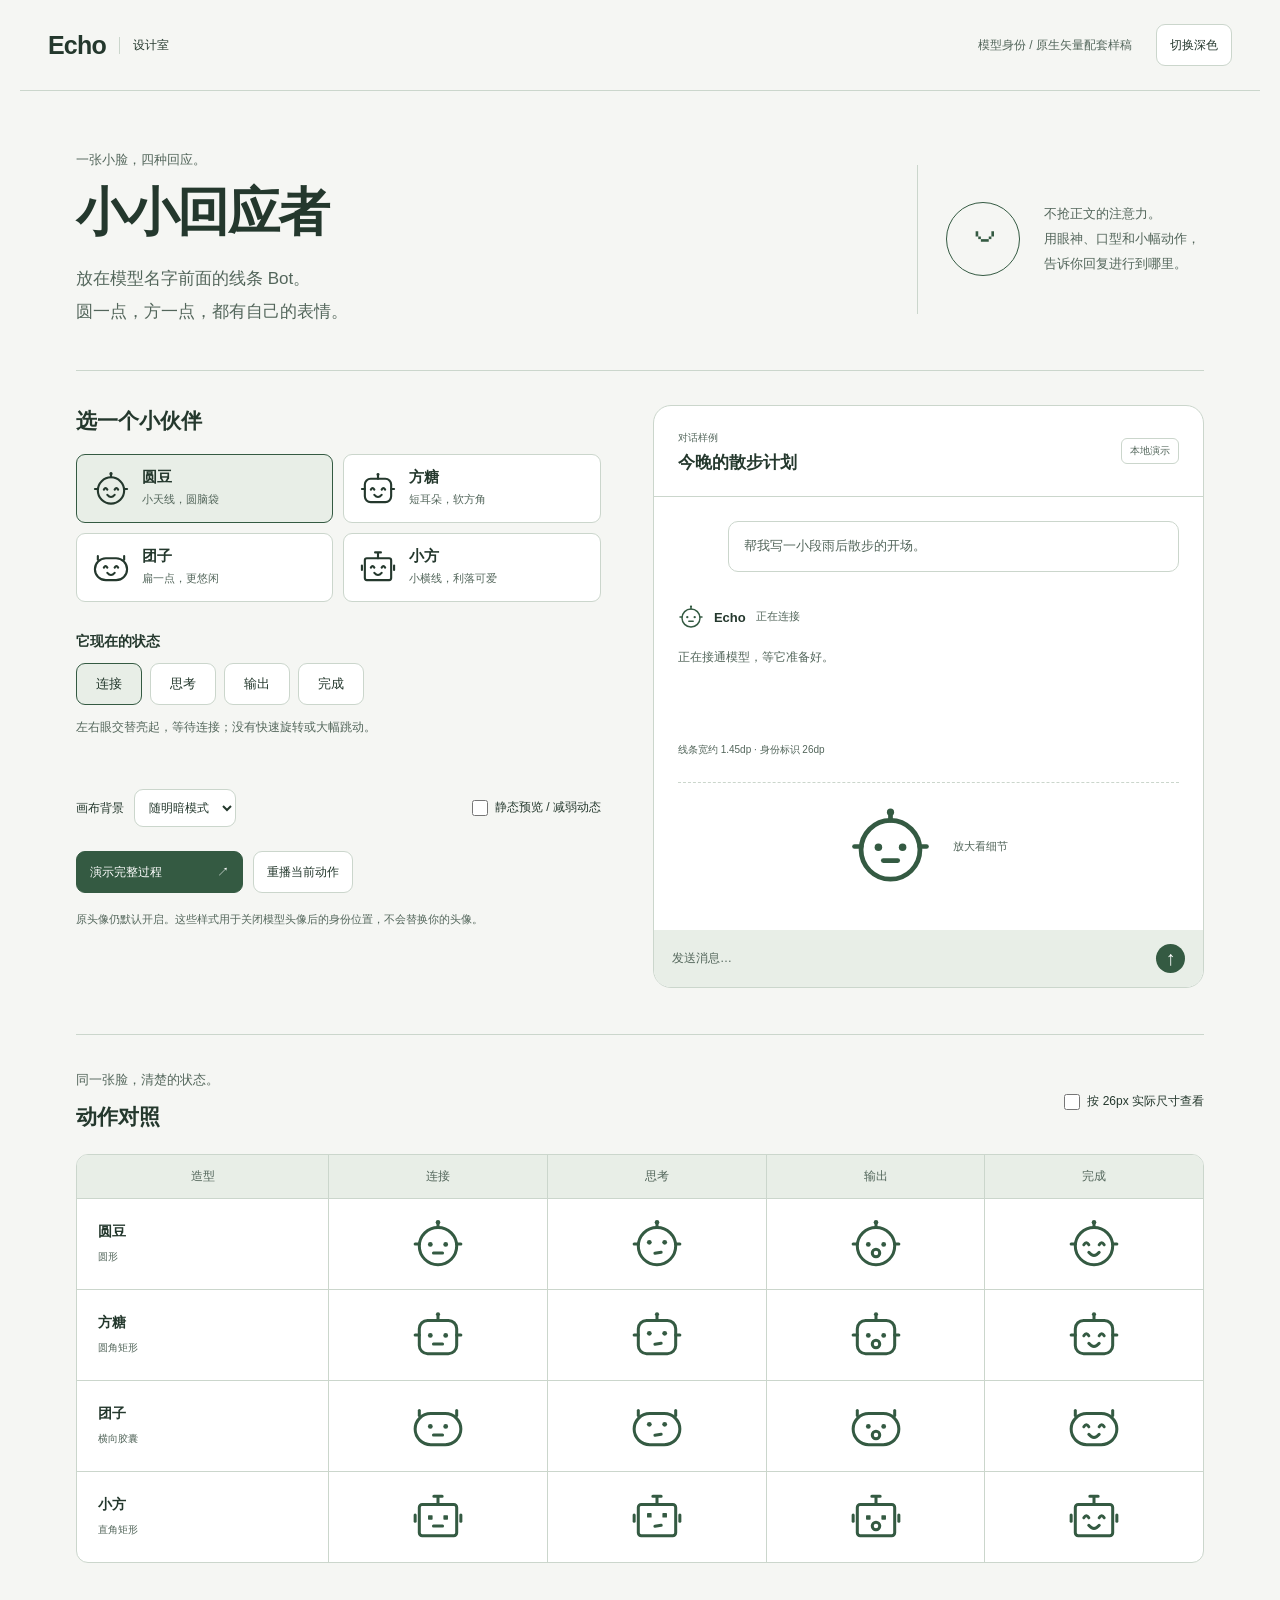
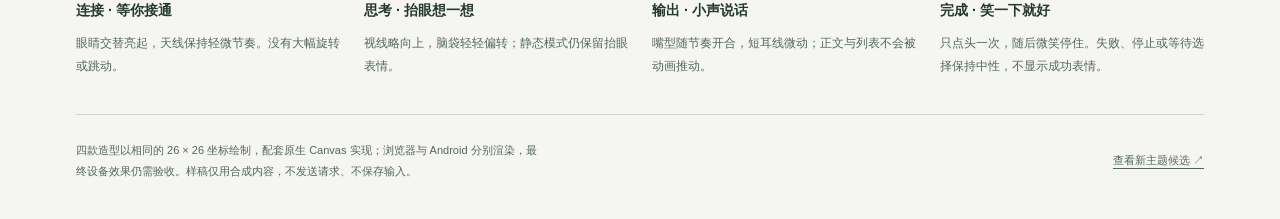
==== design/bot-companions/index.html @ af9d4b63 "feat: 新增状态Bot并重做主题候选" ====
<!doctype html>
<html lang="zh-CN">
<head>
  <meta charset="utf-8">
  <meta name="viewport" content="width=device-width,initial-scale=1">
  <meta name="color-scheme" content="light dark">
  <title>Echo · 小小回应者</title>
  <link rel="icon" href="data:,">
  <link rel="stylesheet" href="bots.css">
</head>
<body data-mode="light" data-background="theme" data-motion="system">
  <header class="site-header"><a href="../theme-candidates-v3/index.html" class="brand">Echo<span>设计室</span></a><span class="header-note">模型身份 / 原生矢量配套样稿</span><button id="mode" aria-pressed="false">切换深色</button></header>
  <main>
    <section class="intro"><div><p class="eyebrow">一张小脸，四种回应。</p><h1>小小回应者</h1><p class="intro-text">放在模型名字前面的线条 Bot。<br>圆一点，方一点，都有自己的表情。</p></div><div class="intro-note"><span class="outline-face" aria-hidden="true">◡</span><p>不抢正文的注意力。<br>用眼神、口型和小幅动作，<br>告诉你回复进行到哪里。</p></div></section>
    <section class="workbench" aria-label="Bot 动画交互预览">
      <div class="controls">
        <h2>选一个小伙伴</h2>
        <div class="shape-picker" role="group" aria-label="Bot 造型"></div>
        <div class="control-section"><h3>它现在的状态</h3><div class="state-picker" role="group" aria-label="生成状态"><button data-state="connecting" aria-pressed="true">连接</button><button data-state="thinking" aria-pressed="false">思考</button><button data-state="streaming" aria-pressed="false">输出</button><button data-state="completed" aria-pressed="false">完成</button></div><p id="state-detail" class="detail"></p></div>
        <div class="control-section preferences"><label>画布背景<select id="background"><option value="theme">随明暗模式</option><option value="white">纯白</option><option value="black">纯黑</option></select></label><label class="check"><input type="checkbox" id="reduce">静态预览 / 减弱动态</label></div>
        <div class="play-actions"><button class="primary" id="play">演示完整过程 <span aria-hidden="true">↗</span></button><button id="replay">重播当前动作</button></div>
        <p class="quiet">原头像仍默认开启。这些样式用于关闭模型头像后的身份位置，不会替换你的头像。</p>
      </div>
      <div class="conversation" aria-label="实际尺寸对话样例">
        <header class="conversation-top"><div><span class="tiny-label">对话样例</span><h2>今晚的散步计划</h2></div><span class="local-badge">本地演示</span></header>
        <div class="conversation-body"><div class="user-line">帮我写一小段雨后散步的开场。</div><div class="assistant-block"><div class="model-line"><span id="live-bot" class="live-bot"></span><strong>Echo</strong><span id="live-state" class="state-label" role="status" aria-live="polite"></span></div><div id="sample-text" class="sample-text"></div><div class="message-meta">线条宽约 1.45dp · 身份标识 26dp</div></div><div class="large-study"><div id="large-bot"></div><span>放大看细节</span></div></div>
        <div class="composer"><span>发送消息…</span><span class="send-symbol" aria-hidden="true">↑</span></div>
      </div>
    </section>
    <section class="comparison" aria-label="四款 Bot 与四种状态对照"><div class="section-heading"><div><p class="eyebrow">同一张脸，清楚的状态。</p><h2>动作对照</h2></div><label class="check"><input type="checkbox" id="actual-size">按 26px 实际尺寸查看</label></div><div class="state-matrix"></div></section>
    <section class="motion-notes"><div><h3>连接 · 等你接通</h3><p>眼睛交替亮起，天线保持轻微节奏。没有大幅旋转或跳动。</p></div><div><h3>思考 · 抬眼想一想</h3><p>视线略向上，脑袋轻轻偏转；静态模式仍保留抬眼表情。</p></div><div><h3>输出 · 小声说话</h3><p>嘴型随节奏开合，短耳线微动；正文与列表不会被动画推动。</p></div><div><h3>完成 · 笑一下就好</h3><p>只点头一次，随后微笑停住。失败、停止或等待选择保持中性，不显示成功表情。</p></div></section>
    <footer><p>四款造型以相同的 26 × 26 坐标绘制，配套原生 Canvas 实现；浏览器与 Android 分别渲染，最终设备效果仍需验收。样稿仅用合成内容，不发送请求、不保存输入。</p><a href="../theme-candidates-v3/index.html">查看新主题候选 ↗</a></footer>
  </main>
  <script src="bots.js"></script>
</body>
</html>
---- design/bot-companions/bots.css ----
:root{font-family:"Microsoft YaHei UI","PingFang SC",sans-serif;color-scheme:light;--page:#f5f6f3;--surface:#fff;--ink:#24382d;--muted:#53665b;--line:#cbd6cc;--soft:#e8eee7;--accent:#345a42;--on-accent:#fff}
*{box-sizing:border-box}body{margin:0;background:var(--page);color:var(--ink)}body[data-mode=dark]{color-scheme:dark;--page:#151d19;--surface:#1e2923;--ink:#e8f0e9;--muted:#b4c5b8;--line:#46594b;--soft:#2d3c32;--accent:#b6d7b4;--on-accent:#182a1d}body[data-background=white]{color-scheme:light;--page:#fff;--surface:#fff;--ink:#24382d;--muted:#53665b;--line:#cbd6cc;--soft:#e8eee7;--accent:#345a42;--on-accent:#fff}body[data-background=black]{color-scheme:dark;--page:#000;--surface:#111a14;--ink:#e8f0e9;--muted:#b4c5b8;--line:#46594b;--soft:#26362c;--accent:#b6d7b4;--on-accent:#182a1d}
a{color:inherit;text-underline-offset:4px}button,input,select{font:inherit}button,select{color:var(--ink);background:var(--surface);border:1px solid var(--line);border-radius:9px;min-height:42px;padding:9px 13px}button{cursor:pointer;white-space:nowrap}button:hover{background:var(--soft)}button:focus-visible,a:focus-visible,input:focus-visible,select:focus-visible{outline:2px solid var(--accent);outline-offset:4px}button[aria-pressed=true]{border-color:var(--accent);background:var(--soft)}button.primary{background:var(--accent);color:var(--on-accent);border-color:var(--accent)}button:disabled{cursor:default;opacity:.65}input{accent-color:var(--accent)}
.site-header{max-width:1240px;margin:auto;display:flex;align-items:center;gap:24px;padding:24px 28px;border-bottom:1px solid var(--line)}.brand{font-size:25px;letter-spacing:-.8px;font-weight:700;text-decoration:none;display:flex;align-items:center;gap:13px}.brand span{font-size:12px;font-weight:400;letter-spacing:0;border-left:1px solid var(--line);padding-left:13px}.header-note{margin-left:auto;font-size:12px;color:var(--muted)}.site-header button{font-size:12px}main{max-width:1184px;margin:auto;padding:0 28px}.intro{display:flex;align-items:center;justify-content:space-between;gap:24px;padding:60px 0 42px}.eyebrow{font-size:13px;color:var(--muted);margin:0 0 12px}h1{font-family:"Microsoft YaHei",sans-serif;font-size:clamp(32px,5vw,52px);line-height:1.2;font-weight:600;letter-spacing:-1.4px;margin:0 0 20px}.intro-text{font-size:17px;line-height:1.9;margin:0;color:var(--muted)}.intro-note{display:flex;gap:24px;align-items:center;padding:24px 4px 24px 28px;border-left:1px solid var(--line)}.intro-note p{font-size:13px;line-height:1.9;color:var(--muted)}.outline-face{display:grid;place-items:center;width:74px;height:74px;border:1.5px solid var(--accent);border-radius:50%;font-size:42px;color:var(--accent);padding-bottom:13px}
.workbench{display:grid;grid-template-columns:minmax(0,1fr) minmax(0,1.05fr);gap:52px;border-top:1px solid var(--line);padding:34px 0 46px}h2{font-size:21px;line-height:1.5;margin:0 0 18px;font-weight:600}h3{font-size:14px;line-height:1.6;font-weight:600;margin:0 0 11px}.shape-picker{display:grid;grid-template-columns:1fr 1fr;gap:10px}.shape-choice{display:flex;align-items:center;gap:12px;text-align:left;white-space:normal;padding:13px 15px}.shape-choice svg{flex:none;width:38px;height:38px}.shape-choice strong{display:block;font-size:15px;font-weight:600}.shape-choice small{display:block;font-size:11px;margin-top:4px;line-height:1.6;color:var(--muted)}.control-section{margin-top:28px}.state-picker{display:flex;gap:8px;flex-wrap:wrap}.state-picker button{font-size:13px;padding:8px 19px}.detail{font-size:12px;line-height:1.8;color:var(--muted);min-height:44px;margin:12px 0 0}.preferences{display:flex;align-items:center;justify-content:space-between;gap:14px;flex-wrap:wrap;font-size:12px}.preferences label:first-child{display:flex;align-items:center;gap:10px}.preferences select{font-size:12px;padding:7px 10px;min-height:38px}.check{display:flex;align-items:center;gap:7px;font-size:12px;line-height:1.6;min-height:36px}.check input{width:16px;height:16px;margin:0}.play-actions{display:flex;gap:10px;flex-wrap:wrap;margin-top:24px}.play-actions button{font-size:12px}.play-actions .primary{min-width:167px;display:flex;align-items:center;justify-content:space-between;gap:20px}.quiet{font-size:11px;line-height:1.9;color:var(--muted);margin:16px 0 0}
.conversation{background:var(--surface);border:1px solid var(--line);border-radius:18px;display:flex;flex-direction:column;min-width:0;overflow:hidden}.conversation-top{display:flex;justify-content:space-between;align-items:center;gap:12px;padding:21px 24px;border-bottom:1px solid var(--line)}.conversation-top h2{font-size:17px;margin:5px 0 0}.tiny-label{font-size:10px;color:var(--muted)}.local-badge{font-size:10px;border:1px solid var(--line);padding:5px 8px;border-radius:6px;white-space:nowrap;color:var(--muted)}.conversation-body{padding:24px;flex:1}.user-line{font-size:13px;line-height:1.9;color:var(--muted);padding:12px 15px;border:1px solid var(--line);border-radius:10px;max-width:90%;margin-left:auto}.assistant-block{margin-top:31px}.model-line{display:flex;align-items:center;gap:10px;min-height:28px}.model-line strong{font-size:13px;font-weight:600}.live-bot{width:26px;height:26px;flex:none;display:block;color:var(--accent)}.state-label{font-size:11px;color:var(--muted);line-height:1.6}.sample-text{font-family:"Microsoft YaHei UI",sans-serif;font-size:14px;line-height:2;margin:14px 0 0;min-height:84px}.sample-text p{margin:0}.sample-text.muted{color:var(--muted);font-size:12px}.message-meta{font-size:10px;color:var(--muted);margin-top:14px}.large-study{display:flex;align-items:center;justify-content:center;gap:20px;margin:25px 0 12px;padding:21px 0 5px;border-top:1px dashed var(--line);color:var(--accent)}.large-study svg{width:85px;height:85px}.large-study span{font-size:11px;color:var(--muted)}.composer{display:flex;justify-content:space-between;align-items:center;gap:10px;background:var(--soft);padding:14px 18px;font-size:12px;color:var(--muted)}.send-symbol{display:grid;place-items:center;width:29px;height:29px;background:var(--accent);color:var(--on-accent);border-radius:50%;font-size:20px}
.comparison{border-top:1px solid var(--line);padding:36px 0}.section-heading{display:flex;justify-content:space-between;gap:20px;align-items:center;margin-bottom:21px}.section-heading h2{margin-bottom:0}.state-matrix{border:1px solid var(--line);border-radius:12px;background:var(--surface);overflow:hidden}.matrix-row{display:grid;grid-template-columns:1.15fr repeat(4,1fr);align-items:stretch}.matrix-row+.matrix-row{border-top:1px solid var(--line)}.matrix-row>div{min-width:0;display:flex;align-items:center;justify-content:center;padding:18px 8px;gap:9px}.matrix-row>div+div{border-left:1px solid var(--line)}.matrix-row.matrix-heading{color:var(--muted);background:var(--soft);font-size:12px}.matrix-row.matrix-heading>div{padding:13px 6px}.matrix-row .shape-name{flex-direction:column;align-items:flex-start;padding-left:21px;font-size:14px;font-weight:600}.shape-name small{font-size:10px;color:var(--muted);font-weight:400}.matrix-row svg{width:54px;height:54px;color:var(--accent)}.state-matrix.actual svg{width:26px;height:26px}.motion-notes{display:grid;grid-template-columns:repeat(4,minmax(0,1fr));gap:24px;padding:0 0 36px}.motion-notes p{font-size:12px;line-height:1.9;color:var(--muted);margin:0}footer{display:flex;justify-content:space-between;gap:26px;border-top:1px solid var(--line);padding:25px 0 38px;align-items:center;font-size:11px;line-height:1.9;color:var(--muted)}footer p{max-width:76ch;margin:0}footer a{flex:none}
.bot-svg{display:block;width:100%;height:100%;overflow:visible}.bot-head{transform-origin:13px 14px}.bot-svg[data-state=connecting] .eye-l{animation:connect-eye 1.6s linear infinite}.bot-svg[data-state=connecting] .eye-r{animation:connect-eye 1.6s linear .45s infinite}.bot-svg[data-state=connecting] .antenna-tip{animation:connect-tip 1.6s ease-in-out infinite}.bot-svg[data-state=thinking] .bot-head{animation:think-head 2.4s ease-in-out infinite}.bot-svg[data-state=streaming] .mouth{transform-origin:13px 17px;animation:speak-mouth .8s ease-in-out infinite}.bot-svg[data-state=streaming] .ear-l{transform-origin:4px 14px;animation:speak-ear .8s ease-in-out infinite}.bot-svg[data-state=streaming] .ear-r{transform-origin:22px 14px;animation:speak-ear .8s ease-in-out -.4s infinite}.bot-svg[data-state=completed].celebrate .bot-head{animation:complete-nod .5s cubic-bezier(.2,0,0,1) 1 both}
@keyframes connect-eye{0%,100%{opacity:.38}40%,65%{opacity:1}}@keyframes connect-tip{0%,100%{opacity:.4}50%{opacity:1}}@keyframes think-head{0%,100%{transform:rotate(-3deg)}50%{transform:rotate(-1deg)}}@keyframes speak-mouth{0%,100%{transform:scaleY(.45)}50%{transform:scaleY(1)}}@keyframes speak-ear{0%,100%{transform:rotate(-9deg)}50%{transform:rotate(9deg)}}@keyframes complete-nod{0%,100%{transform:translateY(0) rotate(0)}45%{transform:translateY(1px) rotate(4deg)}}
body[data-motion=reduced] .bot-svg *{animation:none!important}@media(prefers-reduced-motion:reduce){.bot-svg *{animation:none!important}}
@media(max-width:850px){.workbench{gap:24px}.intro-note{padding-left:20px;gap:16px}.outline-face{width:54px;height:54px;font-size:31px}.motion-notes{grid-template-columns:1fr 1fr}.shape-choice{padding:12px 10px;gap:7px}.shape-choice svg{width:32px;height:32px}}@media(max-width:640px){main{padding:0 18px}.site-header{padding:16px 18px;gap:12px}.header-note{display:none}.site-header button{margin-left:auto}.intro{padding:34px 0 28px}.intro-note{display:none}.intro-text{font-size:14px;line-height:1.8}h1{font-size:37px}.workbench{grid-template-columns:1fr;gap:25px;padding:25px 0 30px}.shape-picker{gap:9px}.shape-choice{padding:11px 12px;gap:12px}.shape-choice svg{width:36px;height:36px}.control-section{margin-top:22px}.detail{min-height:0}.conversation-top,.conversation-body{padding:20px}.comparison{padding:26px 0}.section-heading{align-items:flex-start;flex-direction:column;gap:8px}.section-heading h2{font-size:20px}.section-heading .eyebrow{margin-bottom:7px}.matrix-row{grid-template-columns:1.1fr repeat(4,1fr)}.matrix-row .shape-name{padding-left:10px;font-size:12px}.shape-name small{font-size:9px}.matrix-row svg{width:38px;height:38px}.matrix-row>div{padding:17px 5px}.matrix-row.matrix-heading{font-size:11px}.motion-notes{gap:20px}.motion-notes h3{font-size:12px;margin-bottom:7px}.motion-notes p{font-size:11px}footer{flex-direction:column;align-items:flex-start;gap:12px}.sample-text{min-height:98px}}

body[data-motion=reduced] .bot-svg[data-state=thinking] .bot-head{transform:rotate(-4deg)}body[data-motion=reduced] .bot-svg[data-state=connecting] .eye-l,body[data-motion=reduced] .bot-svg[data-state=connecting] .eye-r{transform-box:fill-box;transform-origin:center;transform:scaleY(.35)}
@media(prefers-reduced-motion:reduce){.bot-svg[data-state=thinking] .bot-head{transform:rotate(-4deg)}.bot-svg[data-state=connecting] .eye-l,.bot-svg[data-state=connecting] .eye-r{transform-box:fill-box;transform-origin:center;transform:scaleY(.35)}}
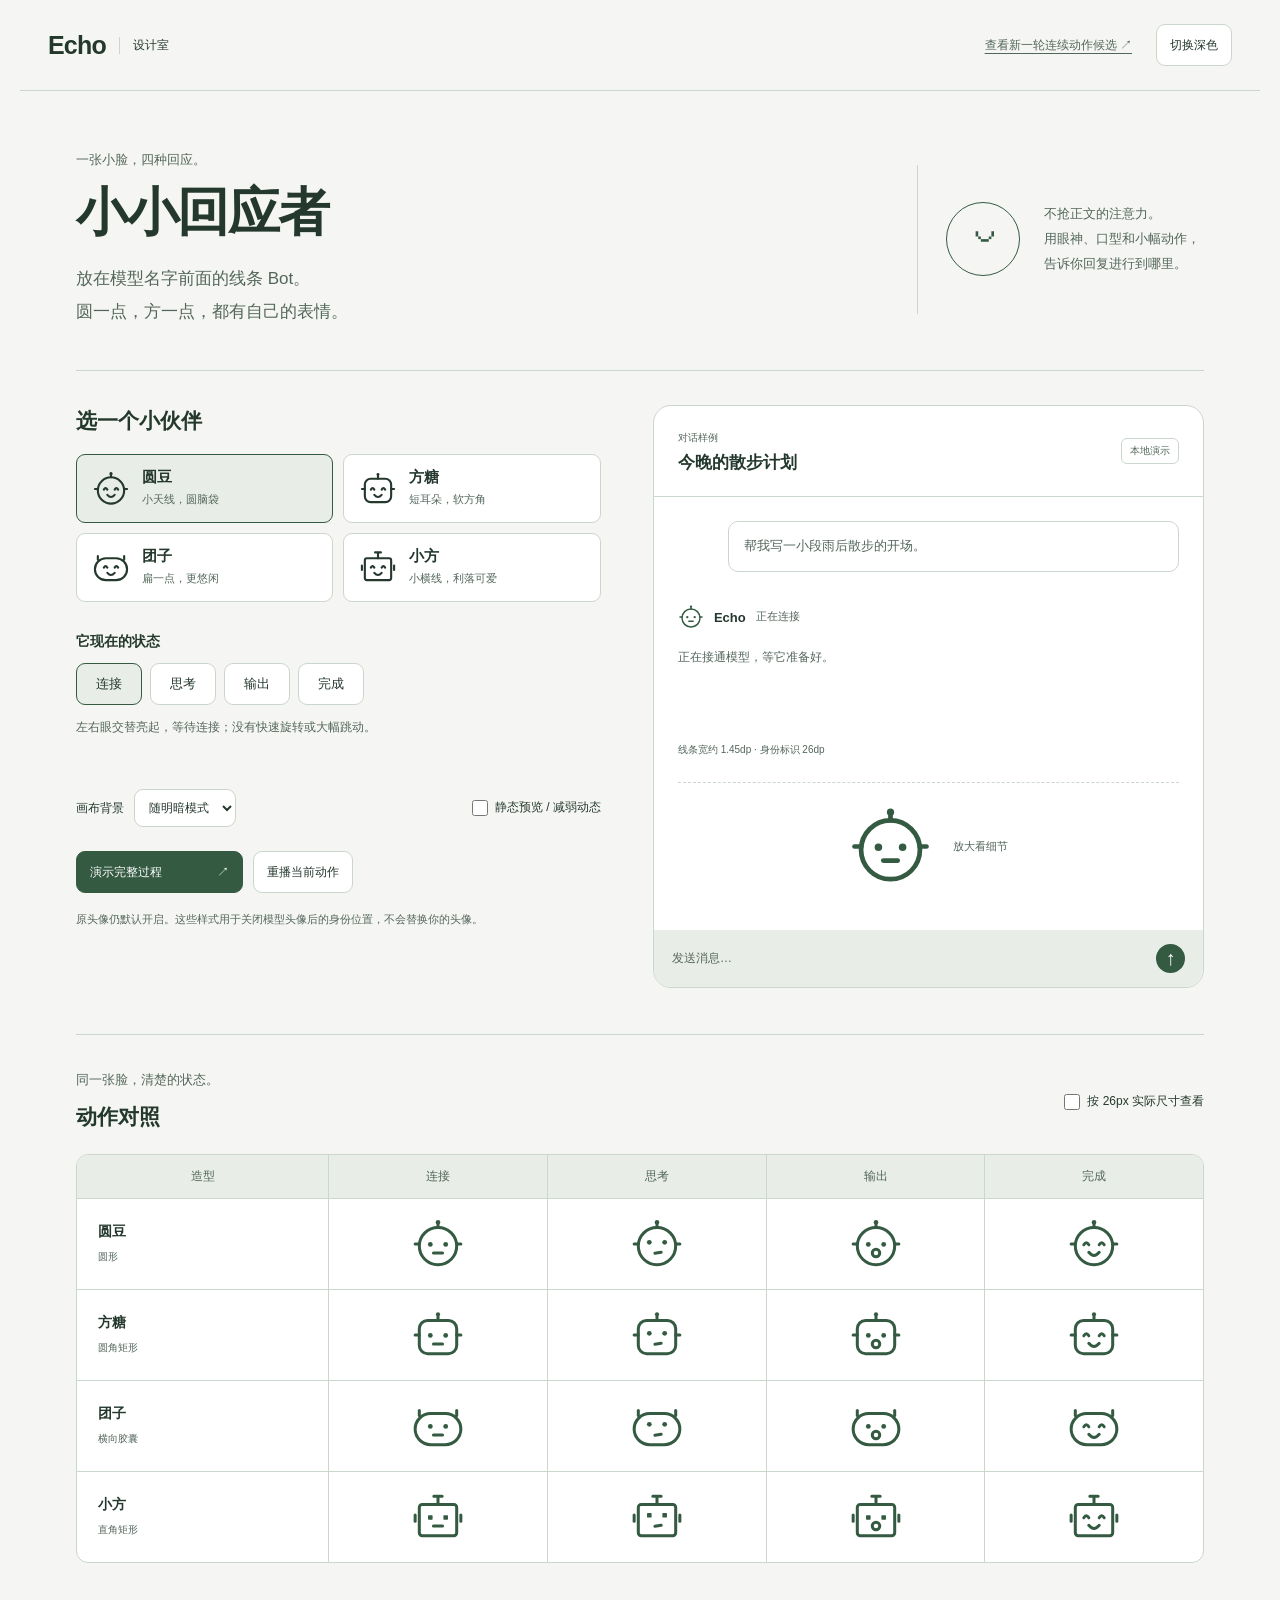
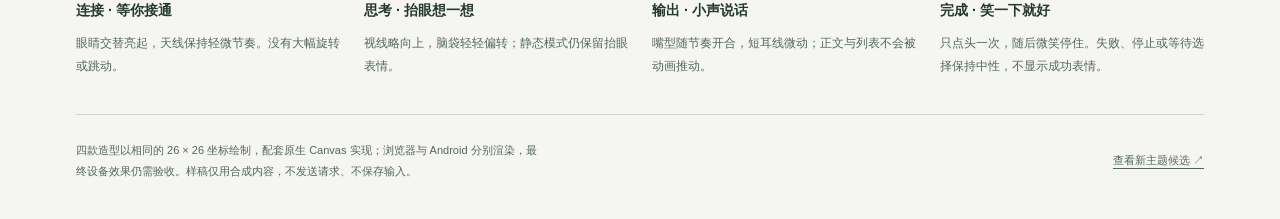
==== commit 6ba2da61: "design: 重绘四款连续动作Bot候选" ====
--- a/design/bot-companions/index.html
+++ b/design/bot-companions/index.html
@@ -9,7 +9,7 @@
   <link rel="stylesheet" href="bots.css">
 </head>
 <body data-mode="light" data-background="theme" data-motion="system">
-  <header class="site-header"><a href="../theme-candidates-v3/index.html" class="brand">Echo<span>设计室</span></a><span class="header-note">模型身份 / 原生矢量配套样稿</span><button id="mode" aria-pressed="false">切换深色</button></header>
+  <header class="site-header"><a href="../theme-candidates-v3/index.html" class="brand">Echo<span>设计室</span></a><a class="header-note" href="../bot-motion-v2/index.html">查看新一轮连续动作候选 ↗</a><button id="mode" aria-pressed="false">切换深色</button></header>
   <main>
     <section class="intro"><div><p class="eyebrow">一张小脸，四种回应。</p><h1>小小回应者</h1><p class="intro-text">放在模型名字前面的线条 Bot。<br>圆一点，方一点，都有自己的表情。</p></div><div class="intro-note"><span class="outline-face" aria-hidden="true">◡</span><p>不抢正文的注意力。<br>用眼神、口型和小幅动作，<br>告诉你回复进行到哪里。</p></div></section>
     <section class="workbench" aria-label="Bot 动画交互预览">
